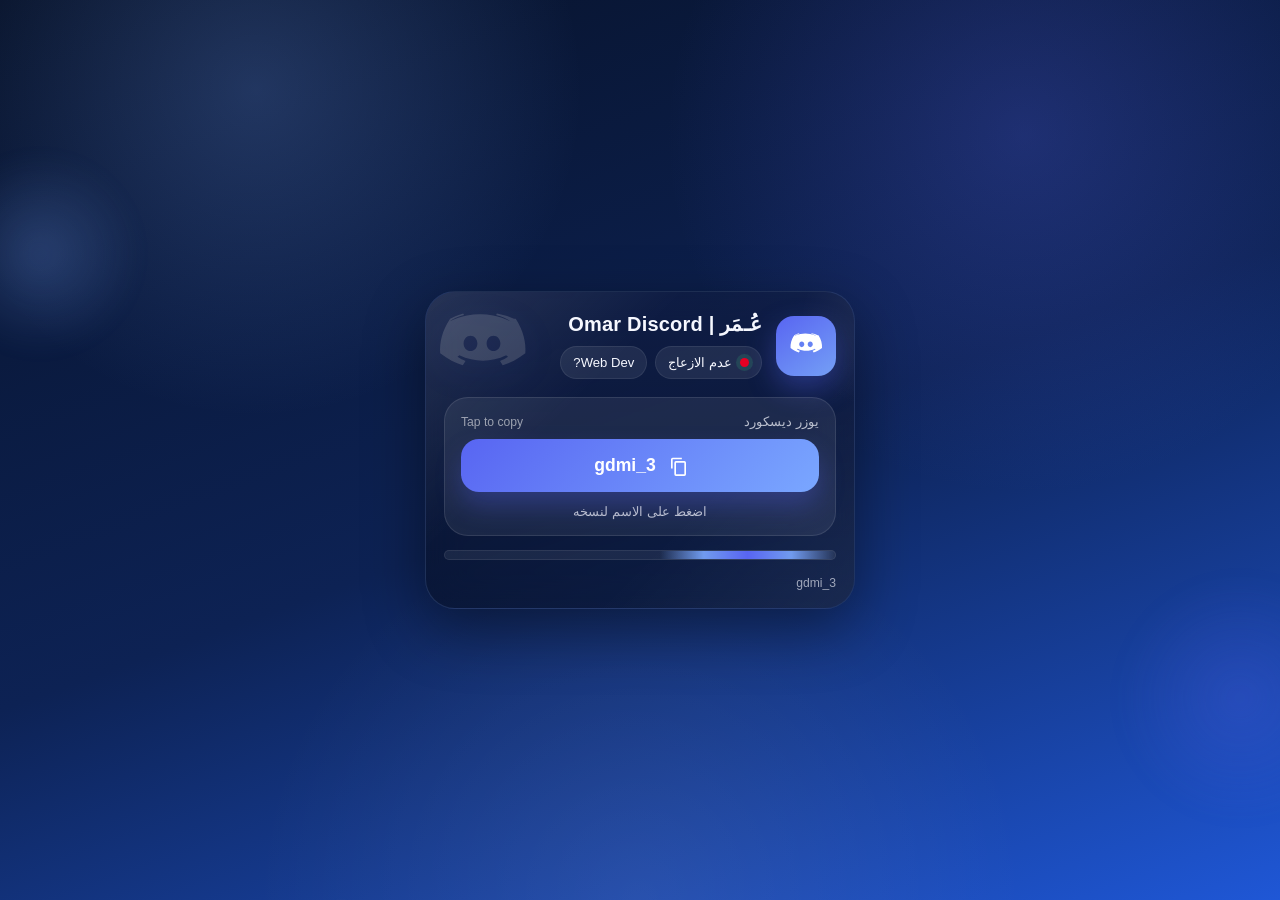
==== main/Discord.html @ 7807310f "Create Discord.html" ====
<!DOCTYPE html>
<html lang="ar" dir="rtl">
<head>
  <meta charset="UTF-8" />
  <meta name="viewport" content="width=device-width, initial-scale=1.0, maximum-scale=1.0, user-scalable=no" />
  <title>Discord Profile</title>
  <style>
    :root {
      --bg1: #071229;
      --bg2: #0d2254;
      --bg3: #1f57d6;
      --card: rgba(10, 19, 44, 0.64);
      --card2: rgba(255, 255, 255, 0.08);
      --card-border: rgba(142, 181, 255, 0.16);
      --text: #f6f8ff;
      --muted: rgba(246, 248, 255, 0.72);
      --accent: #5865F2;
      --accent2: #7aa7ff;
      --accent3: #b7d0ff;
      --shadow: 0 20px 60px rgba(0, 0, 0, 0.42);
      --radius: 30px;
    }

    * { box-sizing: border-box; }

    html, body {
      margin: 0;
      width: 100%;
      height: 100%;
      font-family: Arial, Helvetica, sans-serif;
      background:
        radial-gradient(circle at 20% 10%, rgba(122, 167, 255, 0.22), transparent 25%),
        radial-gradient(circle at 80% 15%, rgba(88, 101, 242, 0.25), transparent 28%),
        radial-gradient(circle at 50% 100%, rgba(255, 255, 255, 0.07), transparent 35%),
        linear-gradient(160deg, var(--bg1), var(--bg2) 52%, var(--bg3));
      color: var(--text);
      overflow: hidden;
      -webkit-tap-highlight-color: transparent;
    }

    body::before,
    body::after {
      content: "";
      position: fixed;
      inset: auto;
      border-radius: 50%;
      pointer-events: none;
      filter: blur(12px);
      opacity: 0.45;
      z-index: 0;
    }

    body::before {
      width: 220px;
      height: 220px;
      left: -70px;
      top: 16%;
      background: radial-gradient(circle, rgba(122,167,255,0.55), transparent 65%);
      animation: floatBlob1 11s ease-in-out infinite;
    }

    body::after {
      width: 260px;
      height: 260px;
      right: -90px;
      bottom: 8%;
      background: radial-gradient(circle, rgba(88,101,242,0.5), transparent 68%);
      animation: floatBlob2 13s ease-in-out infinite;
    }

    .wrap {
      position: relative;
      z-index: 1;
      min-height: 100vh;
      display: flex;
      align-items: center;
      justify-content: center;
      padding: 18px;
    }

    .card {
      width: min(100%, 430px);
      position: relative;
      border-radius: var(--radius);
      background: linear-gradient(180deg, rgba(16, 28, 65, 0.68), rgba(6, 13, 31, 0.58));
      backdrop-filter: blur(18px);
      -webkit-backdrop-filter: blur(18px);
      border: 1px solid var(--card-border);
      box-shadow: var(--shadow);
      overflow: hidden;
      padding: 20px 18px 18px;
      transform: translateZ(0);
    }

    .card::before {
      content: "";
      position: absolute;
      inset: 0;
      background: linear-gradient(135deg, rgba(255,255,255,0.10), transparent 35%, transparent 65%, rgba(255,255,255,0.06));
      pointer-events: none;
    }

    .card::after {
      content: "";
      position: absolute;
      inset: -20% -30% auto auto;
      width: 190px;
      height: 190px;
      background: radial-gradient(circle, rgba(255,255,255,0.08), transparent 65%);
      pointer-events: none;
      animation: pulseGlow 6s ease-in-out infinite;
    }

    .floating-logo {
      position: absolute;
      top: 10px;
      left: 10px;
      width: 92px;
      height: 92px;
      opacity: 0.15;
      animation: floatDiscord 8s ease-in-out infinite;
      pointer-events: none;
      z-index: 0;
    }

    .floating-logo svg {
      width: 100%;
      height: 100%;
      fill: white;
      filter: drop-shadow(0 10px 22px rgba(88,101,242,0.45));
    }

    .top {
      position: relative;
      z-index: 1;
      display: flex;
      align-items: center;
      gap: 14px;
      margin-bottom: 18px;
    }

    .logo {
      width: 60px;
      height: 60px;
      border-radius: 18px;
      display: grid;
      place-items: center;
      background: linear-gradient(145deg, rgba(88,101,242,1), rgba(122,167,255,0.95));
      box-shadow: 0 12px 28px rgba(88,101,242,0.36);
      flex: 0 0 auto;
      position: relative;
      overflow: hidden;
    }

    .logo::after {
      content: "";
      position: absolute;
      inset: 0;
      background: linear-gradient(120deg, transparent, rgba(255,255,255,0.28), transparent);
      transform: translateX(-120%);
      animation: shine 3.8s ease-in-out infinite;
    }

    .logo svg {
      width: 34px;
      height: 34px;
      fill: white;
      position: relative;
      z-index: 1;
    }

    .title {
      flex: 1;
      min-width: 0;
    }

    .title h1 {
      margin: 0 0 6px;
      font-size: 1.25rem;
      line-height: 1.2;
      letter-spacing: 0.2px;
    }

    .title p {
      margin: 0;
      color: var(--muted);
      font-size: 0.92rem;
    }

    .badge-row {
      display: flex;
      flex-wrap: wrap;
      gap: 8px;
      margin-top: 10px;
    }

    .badge {
      display: inline-flex;
      align-items: center;
      gap: 8px;
      padding: 8px 12px;
      border-radius: 999px;
      background: rgba(255,255,255,0.08);
      border: 1px solid rgba(255,255,255,0.08);
      color: var(--text);
      font-size: 0.82rem;
      white-space: nowrap;
    }

    .dot {
      width: 9px;
      height: 9px;
      border-radius: 50%;
      background: #E60023;
      box-shadow: 0 0 0 4px rgba(67,245,143,0.12);
    }

    .user-box {
      position: relative;
      z-index: 1;
      margin-top: 8px;
      border-radius: 24px;
      padding: 16px;
      background: rgba(255,255,255,0.07);
      border: 1px solid rgba(255,255,255,0.10);
    }

    .label {
      font-size: 0.8rem;
      color: var(--muted);
      margin-bottom: 10px;
      display: flex;
      justify-content: space-between;
      align-items: center;
      gap: 8px;
    }

    .label span:last-child {
      color: rgba(255,255,255,0.55);
      font-size: 0.76rem;
    }

    .copy-btn {
      width: 100%;
      border: 0;
      border-radius: 18px;
      padding: 16px 18px;
      font-size: 1.1rem;
      font-weight: 700;
      color: white;
      background: linear-gradient(135deg, #5865F2, #7aa7ff);
      box-shadow: 0 14px 26px rgba(88,101,242,0.30);
      cursor: pointer;
      display: flex;
      align-items: center;
      justify-content: center;
      gap: 10px;
      transition: transform 0.15s ease, filter 0.15s ease, box-shadow 0.15s ease;
      user-select: none;
      -webkit-user-select: none;
    }

    .copy-btn:active {
      transform: scale(0.98);
      filter: brightness(0.96);
      box-shadow: 0 10px 20px rgba(88,101,242,0.24);
    }

    .copy-btn svg {
      width: 20px;
      height: 20px;
      fill: white;
      flex: 0 0 auto;
    }

    .stats {
      position: relative;
      z-index: 1;
      display: grid;
      grid-template-columns: repeat(3, 1fr);
      gap: 10px;
      margin-top: 14px;
    }

    .stat {
      border-radius: 18px;
      padding: 12px 10px;
      text-align: center;
      background: rgba(255,255,255,0.06);
      border: 1px solid rgba(255,255,255,0.08);
    }

    .stat strong {
      display: block;
      font-size: 1rem;
      margin-bottom: 4px;
    }

    .stat span {
      font-size: 0.76rem;
      color: var(--muted);
    }

    .hint {
      margin-top: 12px;
      text-align: center;
      color: rgba(245,247,255,0.70);
      font-size: 0.84rem;
    }

    .pulse-bar {
      position: relative;
      z-index: 1;
      margin-top: 14px;
      height: 10px;
      border-radius: 999px;
      background: rgba(255,255,255,0.07);
      overflow: hidden;
      border: 1px solid rgba(255,255,255,0.08);
    }

    .pulse-bar::before {
      content: "";
      position: absolute;
      inset: 0;
      width: 45%;
      background: linear-gradient(90deg, transparent, rgba(122,167,255,0.9), rgba(88,101,242,1), rgba(122,167,255,0.9), transparent);
      animation: scan 2.8s linear infinite;
    }

    .footer {
      position: relative;
      z-index: 1;
      margin-top: 16px;
      display: flex;
      justify-content: space-between;
      gap: 12px;
      color: rgba(245,247,255,0.62);
      font-size: 0.76rem;
    }

    .sparkles {
      position: absolute;
      inset: 0;
      pointer-events: none;
      z-index: 0;
      overflow: hidden;
    }

    .sparkle {
      position: absolute;
      width: 4px;
      height: 4px;
      border-radius: 50%;
      background: rgba(255,255,255,0.82);
      box-shadow: 0 0 10px rgba(177, 208, 255, 0.9);
      animation: sparkleFloat linear infinite;
      opacity: 0.6;
    }

    .toast {
      position: fixed;
      left: 50%;
      bottom: 22px;
      transform: translateX(-50%) translateY(20px);
      background: rgba(12, 18, 40, 0.92);
      color: white;
      padding: 12px 16px;
      border-radius: 999px;
      font-size: 0.92rem;
      opacity: 0;
      pointer-events: none;
      transition: opacity 0.22s ease, transform 0.22s ease;
      border: 1px solid rgba(255,255,255,0.12);
      box-shadow: 0 14px 34px rgba(0,0,0,0.25);
      max-width: calc(100vw - 28px);
      white-space: nowrap;
      overflow: hidden;
      text-overflow: ellipsis;
      z-index: 5;
    }

    .toast.show {
      opacity: 1;
      transform: translateX(-50%) translateY(0);
    }

    @keyframes floatDiscord {
      0%, 100% { transform: translate(0, 0) rotate(-6deg); }
      50% { transform: translate(16px, 14px) rotate(6deg); }
    }

    @keyframes floatBlob1 {
      0%, 100% { transform: translateY(0) scale(1); }
      50% { transform: translateY(16px) scale(1.08); }
    }

    @keyframes floatBlob2 {
      0%, 100% { transform: translateY(0) scale(1); }
      50% { transform: translateY(-18px) scale(1.07); }
    }

    @keyframes pulseGlow {
      0%, 100% { transform: scale(1); opacity: 0.7; }
      50% { transform: scale(1.08); opacity: 1; }
    }

    @keyframes shine {
      0% { transform: translateX(-120%) skewX(-18deg); }
      45% { transform: translateX(140%) skewX(-18deg); }
      100% { transform: translateX(140%) skewX(-18deg); }
    }

    @keyframes scan {
      0% { transform: translateX(-120%); }
      100% { transform: translateX(340%); }
    }

    @keyframes sparkleFloat {
      0% { transform: translateY(20px) scale(0.6); opacity: 0; }
      15% { opacity: 0.75; }
      100% { transform: translateY(-120vh) scale(1.25); opacity: 0; }
    }

    @media (max-width: 380px) {
      .card { padding: 18px 14px 14px; border-radius: 24px; }
      .title h1 { font-size: 1.14rem; }
      .copy-btn { padding: 15px 14px; font-size: 1rem; }
      .stats { gap: 8px; }
      .stat { padding: 10px 8px; }
    }

    @media (prefers-reduced-motion: reduce) {
      *, *::before, *::after {
        animation: none !important;
        transition: none !important;
      }
    }
  </style>
</head>
<body>
  <div class="sparkles" id="sparkles" aria-hidden="true"></div>

  <main class="wrap">
    <section class="card" aria-label="Discord profile card">
      <div class="floating-logo" aria-hidden="true">
        <svg viewBox="0 0 24 24">
          <path d="M20.32 4.37A19.8 19.8 0 0 0 15.9 3l-.2.4c1.6.4 2.8 1 3.8 1.7-1.6-.8-3.1-1.3-4.6-1.6a19.1 19.1 0 0 0-6.8 0c-1.5.3-3 .8-4.6 1.6 1-.7 2.2-1.3 3.8-1.7l-.2-.4A19.8 19.8 0 0 0 3.68 4.37C1.6 7.5.9 10.5 1.1 13.4c2 1.6 4 2.5 5.9 3.1l.7-1.1c-.7-.3-1.4-.6-2.1-1.1l.5-.4c4.1 1.9 8.2 1.9 12.2 0l.5.4c-.7.5-1.4.8-2.1 1.1l.7 1.1c1.9-.6 3.9-1.5 5.9-3.1.2-2.9-.5-5.9-2.5-9.03ZM9 12.8c-1 0-1.8-.9-1.8-2 0-1.1.8-2 1.8-2s1.8.9 1.8 2c0 1.1-.8 2-1.8 2Zm6 0c-1 0-1.8-.9-1.8-2 0-1.1.8-2 1.8-2s1.8.9 1.8 2c0 1.1-.8 2-1.8 2Z"/>
        </svg>
      </div>

      <div class="top">
        <div class="logo" aria-hidden="true">
          <svg viewBox="0 0 24 24">
            <path d="M20.32 4.37A19.8 19.8 0 0 0 15.9 3l-.2.4c1.6.4 2.8 1 3.8 1.7-1.6-.8-3.1-1.3-4.6-1.6a19.1 19.1 0 0 0-6.8 0c-1.5.3-3 .8-4.6 1.6 1-.7 2.2-1.3 3.8-1.7l-.2-.4A19.8 19.8 0 0 0 3.68 4.37C1.6 7.5.9 10.5 1.1 13.4c2 1.6 4 2.5 5.9 3.1l.7-1.1c-.7-.3-1.4-.6-2.1-1.1l.5-.4c4.1 1.9 8.2 1.9 12.2 0l.5.4c-.7.5-1.4.8-2.1 1.1l.7 1.1c1.9-.6 3.9-1.5 5.9-3.1.2-2.9-.5-5.9-2.5-9.03ZM9 12.8c-1 0-1.8-.9-1.8-2 0-1.1.8-2 1.8-2s1.8.9 1.8 2c0 1.1-.8 2-1.8 2Zm6 0c-1 0-1.8-.9-1.8-2 0-1.1.8-2 1.8-2s1.8.9 1.8 2c0 1.1-.8 2-1.8 2Z"/>
          </svg>
        </div>
        <div class="title">
          <h1>عُـمَر | Omar Discord</h1>
          <div class="badge-row">
            <div class="badge"><span class="dot"></span>عدم الازعاج</div>
            <div class="badge">Web Dev?</div>
          </div>
        </div>
      </div>

      <div class="user-box">
        <div class="label"><span>يوزر ديسكورد</span><span>Tap to copy</span></div>
        <button class="copy-btn" id="copyBtn" type="button" aria-label="نسخ يوزر ديسكورد">
          <svg viewBox="0 0 24 24" aria-hidden="true">
            <path d="M19 2H8a2 2 0 0 0-2 2v11h2V4h11V2Zm3 4H12a2 2 0 0 0-2 2v14a2 2 0 0 0 2 2h10a2 2 0 0 0 2-2V8a2 2 0 0 0-2-2Zm0 16H12V8h10v14Z"/>
          </svg>
          <span id="userText">gdmi_3</span>
        </button>
        <div class="hint">اضغط على الاسم لنسخه</div>
      </div>


      <div class="pulse-bar" aria-hidden="true"></div>

      <div class="footer">
        <span>gdmi_3</span>
      </div>
    </section>
  </main>

  <div class="toast" id="toast">تم نسخ اليوزر: gdmi_3</div>

  <script>
    const userText = "gdmi_3";
    const copyBtn = document.getElementById("copyBtn");
    const toast = document.getElementById("toast");
    const sparkles = document.getElementById("sparkles");

    function showToast() {
      toast.classList.add("show");
      clearTimeout(window.toastTimer);
      window.toastTimer = setTimeout(() => {
        toast.classList.remove("show");
      }, 1600);
    }

    async function copyUser() {
      try {
        await navigator.clipboard.writeText(userText);
      } catch (err) {
        const temp = document.createElement("textarea");
        temp.value = userText;
        temp.style.position = "fixed";
        temp.style.opacity = "0";
        document.body.appendChild(temp);
        temp.select();
        document.execCommand("copy");
        document.body.removeChild(temp);
      }
      showToast();
    }

    function createSparkles(count = 26) {
      const frag = document.createDocumentFragment();
      for (let i = 0; i < count; i++) {
        const el = document.createElement("span");
        el.className = "sparkle";
        const size = 2 + Math.random() * 4;
        el.style.width = `${size}px`;
        el.style.height = `${size}px`;
        el.style.left = `${Math.random() * 100}%`;
        el.style.bottom = `${-10 - Math.random() * 50}px`;
        el.style.animationDuration = `${7 + Math.random() * 9}s`;
        el.style.animationDelay = `${Math.random() * 8}s`;
        el.style.opacity = `${0.25 + Math.random() * 0.5}`;
        frag.appendChild(el);
      }
      sparkles.appendChild(frag);
    }

    copyBtn.addEventListener("click", copyUser);
    createSparkles();
  </script>
</body>
</html>
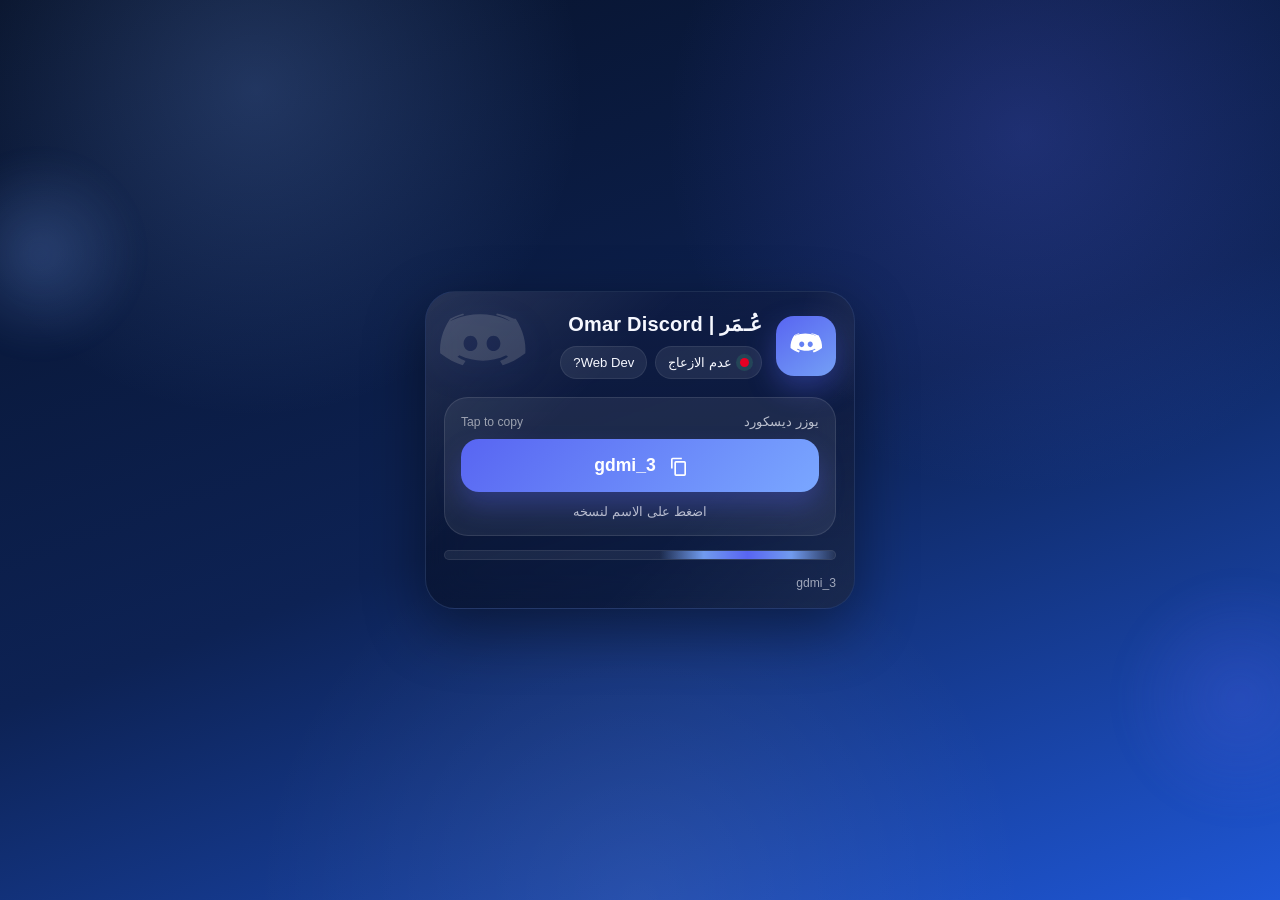
==== commit f2a330f2: "Update Discord.html" ====
--- a/main/Discord.html
+++ b/main/Discord.html
@@ -1,6 +1,8 @@
 <!DOCTYPE html>
 <html lang="ar" dir="rtl">
 <head>
+    <meta property="og:image" content="https://omar-i9.github.io/my-profiles/photo/profile.jpeg">
+
   <meta charset="UTF-8" />
   <meta name="viewport" content="width=device-width, initial-scale=1.0, maximum-scale=1.0, user-scalable=no" />
   <title>Discord Profile</title>
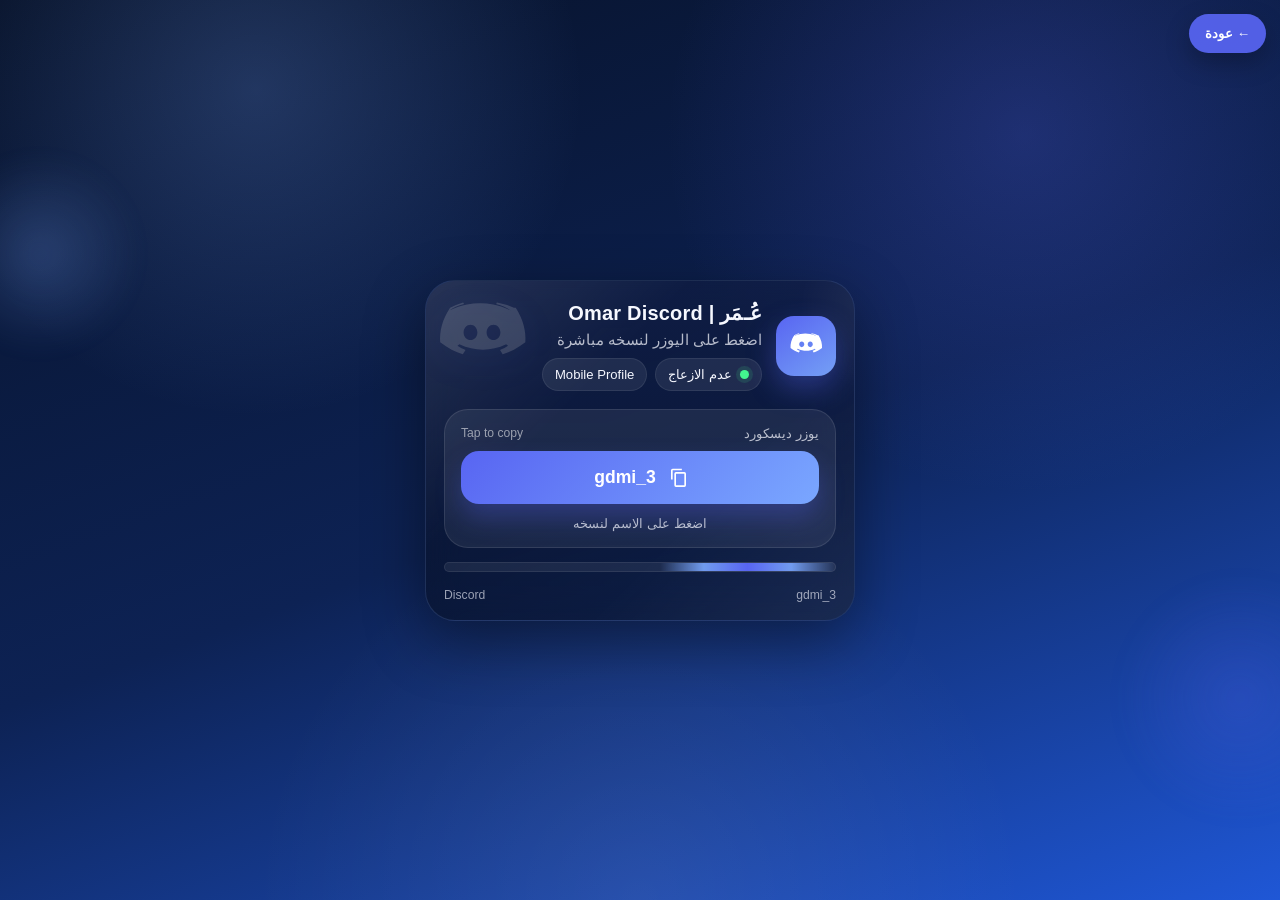
==== commit 98987ec6: "Update Discord.html" ====
--- a/main/Discord.html
+++ b/main/Discord.html
@@ -1,24 +1,22 @@
 <!DOCTYPE html>
 <html lang="ar" dir="rtl">
 <head>
-    <meta property="og:image" content="https://omar-i9.github.io/my-profiles/photo/profile.jpeg">
-
+  <meta property="og:image" content="https://omar-i9.github.io/my-profiles/photo/profile.jpeg">
   <meta charset="UTF-8" />
   <meta name="viewport" content="width=device-width, initial-scale=1.0, maximum-scale=1.0, user-scalable=no" />
   <title>Discord Profile</title>
+
   <style>
     :root {
       --bg1: #071229;
       --bg2: #0d2254;
       --bg3: #1f57d6;
       --card: rgba(10, 19, 44, 0.64);
-      --card2: rgba(255, 255, 255, 0.08);
       --card-border: rgba(142, 181, 255, 0.16);
       --text: #f6f8ff;
       --muted: rgba(246, 248, 255, 0.72);
       --accent: #5865F2;
       --accent2: #7aa7ff;
-      --accent3: #b7d0ff;
       --shadow: 0 20px 60px rgba(0, 0, 0, 0.42);
       --radius: 30px;
     }
@@ -213,7 +211,7 @@
       width: 9px;
       height: 9px;
       border-radius: 50%;
-      background: #E60023;
+      background: #43f58f;
       box-shadow: 0 0 0 4px rgba(67,245,143,0.12);
     }
 
@@ -387,6 +385,21 @@
       transform: translateX(-50%) translateY(0);
     }
 
+    .back-btn {
+      position: fixed;
+      top: 14px;
+      right: 14px;
+      z-index: 10;
+      border: 0;
+      border-radius: 999px;
+      padding: 12px 16px;
+      background: rgba(88,101,242,0.92);
+      color: #fff;
+      box-shadow: 0 10px 24px rgba(0,0,0,0.25);
+      cursor: pointer;
+      font-weight: 700;
+    }
+
     @keyframes floatDiscord {
       0%, 100% { transform: translate(0, 0) rotate(-6deg); }
       50% { transform: translate(16px, 14px) rotate(6deg); }
@@ -441,6 +454,8 @@
   </style>
 </head>
 <body>
+  <button class="back-btn" id="backBtn" type="button">← عودة</button>
+
   <div class="sparkles" id="sparkles" aria-hidden="true"></div>
 
   <main class="wrap">
@@ -457,11 +472,13 @@
             <path d="M20.32 4.37A19.8 19.8 0 0 0 15.9 3l-.2.4c1.6.4 2.8 1 3.8 1.7-1.6-.8-3.1-1.3-4.6-1.6a19.1 19.1 0 0 0-6.8 0c-1.5.3-3 .8-4.6 1.6 1-.7 2.2-1.3 3.8-1.7l-.2-.4A19.8 19.8 0 0 0 3.68 4.37C1.6 7.5.9 10.5 1.1 13.4c2 1.6 4 2.5 5.9 3.1l.7-1.1c-.7-.3-1.4-.6-2.1-1.1l.5-.4c4.1 1.9 8.2 1.9 12.2 0l.5.4c-.7.5-1.4.8-2.1 1.1l.7 1.1c1.9-.6 3.9-1.5 5.9-3.1.2-2.9-.5-5.9-2.5-9.03ZM9 12.8c-1 0-1.8-.9-1.8-2 0-1.1.8-2 1.8-2s1.8.9 1.8 2c0 1.1-.8 2-1.8 2Zm6 0c-1 0-1.8-.9-1.8-2 0-1.1.8-2 1.8-2s1.8.9 1.8 2c0 1.1-.8 2-1.8 2Z"/>
           </svg>
         </div>
+
         <div class="title">
           <h1>عُـمَر | Omar Discord</h1>
+          <p>اضغط على اليوزر لنسخه مباشرة</p>
           <div class="badge-row">
-            <div class="badge"><span class="dot"></span>عدم الازعاج</div>
-            <div class="badge">Web Dev?</div>
+            <div class="badge"><span class="dot"></span> عدم الازعاج</div>
+            <div class="badge">Mobile Profile</div>
           </div>
         </div>
       </div>
@@ -477,11 +494,11 @@
         <div class="hint">اضغط على الاسم لنسخه</div>
       </div>
 
-
       <div class="pulse-bar" aria-hidden="true"></div>
 
       <div class="footer">
         <span>gdmi_3</span>
+        <span>Discord</span>
       </div>
     </section>
   </main>
@@ -493,6 +510,7 @@
     const copyBtn = document.getElementById("copyBtn");
     const toast = document.getElementById("toast");
     const sparkles = document.getElementById("sparkles");
+    const backBtn = document.getElementById("backBtn");
 
     function showToast() {
       toast.classList.add("show");
@@ -536,7 +554,12 @@
       sparkles.appendChild(frag);
     }
 
+    function closeViewer() {
+      window.parent.postMessage({ type: "close-discord" }, "*");
+    }
+
     copyBtn.addEventListener("click", copyUser);
+    backBtn.addEventListener("click", closeViewer);
     createSparkles();
   </script>
 </body>
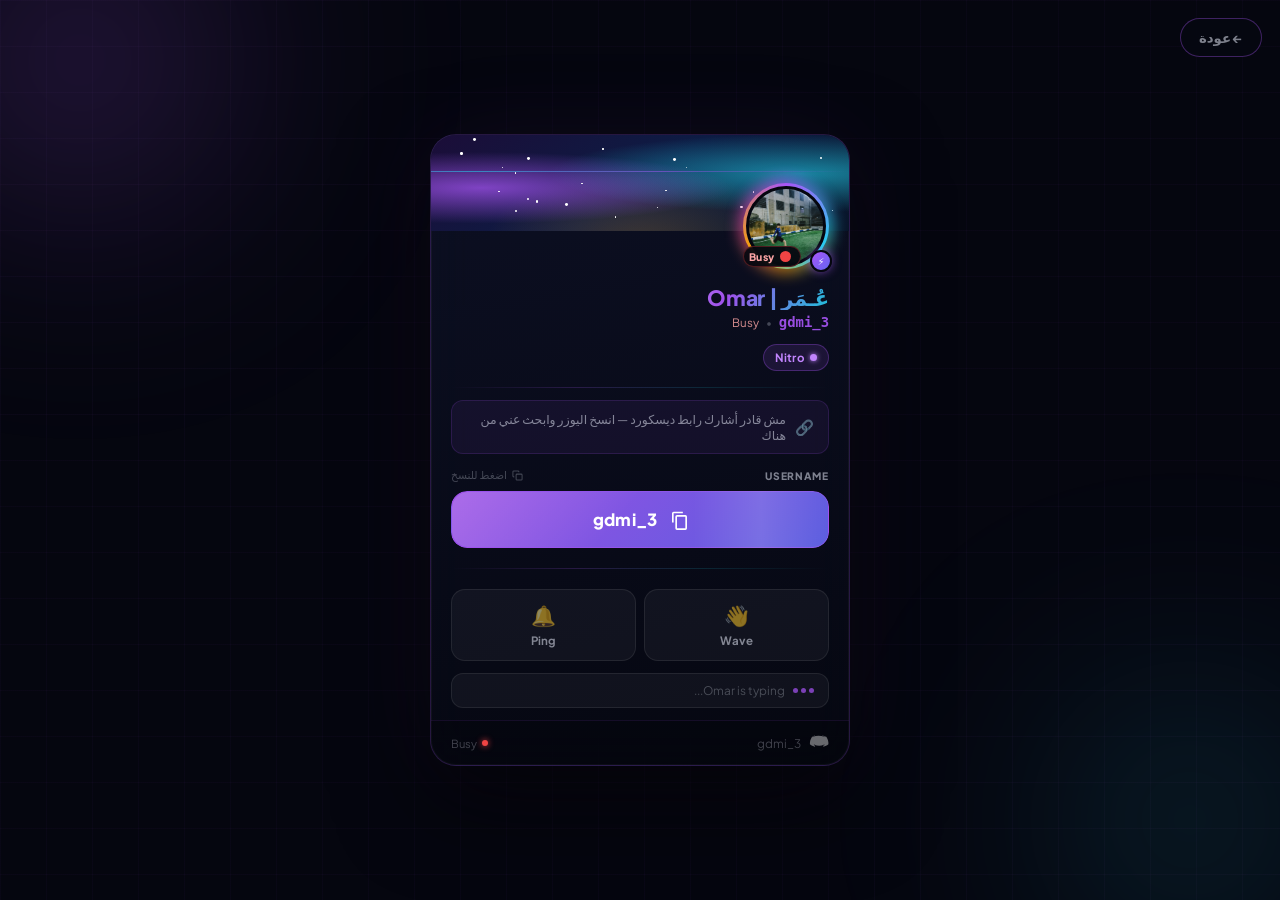
==== commit d5c362a4: "Update Discord.html" ====
--- a/main/Discord.html
+++ b/main/Discord.html
@@ -1,566 +1,713 @@
 <!DOCTYPE html>
 <html lang="ar" dir="rtl">
 <head>
+  <meta charset="UTF-8">
+  <meta name="viewport" content="width=device-width, initial-scale=1.0, maximum-scale=1.0, user-scalable=no">
   <meta property="og:image" content="https://omar-i9.github.io/my-profiles/photo/profile.jpeg">
-  <meta charset="UTF-8" />
-  <meta name="viewport" content="width=device-width, initial-scale=1.0, maximum-scale=1.0, user-scalable=no" />
-  <title>Discord Profile</title>
-
+  <title>gdmi_3 — Discord</title>
   <style>
+    @import url('https://fonts.googleapis.com/css2?family=Plus+Jakarta+Sans:wght@400;600;700;800&display=swap');
+
     :root {
-      --bg1: #071229;
-      --bg2: #0d2254;
-      --bg3: #1f57d6;
-      --card: rgba(10, 19, 44, 0.64);
-      --card-border: rgba(142, 181, 255, 0.16);
-      --text: #f6f8ff;
-      --muted: rgba(246, 248, 255, 0.72);
-      --accent: #5865F2;
-      --accent2: #7aa7ff;
-      --shadow: 0 20px 60px rgba(0, 0, 0, 0.42);
-      --radius: 30px;
-    }
-
-    * { box-sizing: border-box; }
+      --void: #05060f;
+      --purple: #a855f7;
+      --cyan: #22d3ee;
+      --gold: #f59e0b;
+      --red: #ef4444;
+      --text: #eef2ff;
+      --muted: rgba(238,242,255,0.52);
+      --hint: rgba(238,242,255,0.26);
+      --surface: rgba(255,255,255,0.042);
+      --border: rgba(255,255,255,0.08);
+    }
+
+    *, *::before, *::after { box-sizing: border-box; margin: 0; padding: 0; }
 
     html, body {
-      margin: 0;
-      width: 100%;
-      height: 100%;
-      font-family: Arial, Helvetica, sans-serif;
+      width: 100%; min-height: 100%;
+      font-family: 'Plus Jakarta Sans', system-ui, sans-serif;
+      background: var(--void);
+      color: var(--text);
+      -webkit-tap-highlight-color: transparent;
+    }
+
+    /* Aurora */
+    .aurora { position: fixed; inset: 0; z-index: 0; pointer-events: none; overflow: hidden; }
+    .ab {
+      position: absolute; border-radius: 50%;
+      filter: blur(100px); mix-blend-mode: screen;
+    }
+    .ab1 {
+      width: 480px; height: 480px; top: -180px; left: -160px; opacity: .55;
+      background: radial-gradient(circle, rgba(168,85,247,.5), transparent 65%);
+      animation: ab1 15s ease-in-out infinite alternate;
+    }
+    .ab2 {
+      width: 420px; height: 420px; bottom: -130px; right: -120px; opacity: .45;
+      background: radial-gradient(circle, rgba(34,211,238,.4), transparent 65%);
+      animation: ab2 17s ease-in-out infinite alternate;
+    }
+    @keyframes ab1 { to { transform: translate(70px, 90px) scale(1.2); } }
+    @keyframes ab2 { to { transform: translate(-60px, -70px) scale(1.18); } }
+
+    .grid-overlay {
+      position: fixed; inset: 0; z-index: 0; pointer-events: none;
+      background-image:
+        linear-gradient(rgba(168,85,247,.03) 1px, transparent 1px),
+        linear-gradient(90deg, rgba(168,85,247,.03) 1px, transparent 1px);
+      background-size: 46px 46px;
+    }
+
+    /* Particles */
+    .particles { position: fixed; inset: 0; z-index: 0; pointer-events: none; overflow: hidden; }
+    .ptcl {
+      position: absolute; border-radius: 50%;
+      animation: ptclUp linear infinite; opacity: 0;
+    }
+    @keyframes ptclUp {
+      0%   { transform: translateY(0) translateX(0); opacity: 0; }
+      8%   { opacity: var(--op); }
+      92%  { opacity: calc(var(--op) * .35); }
+      100% { transform: translateY(-110vh) translateX(var(--dx)); opacity: 0; }
+    }
+
+    /* Wrap */
+    .wrap {
+      position: relative; z-index: 1;
+      min-height: 100vh;
+      display: flex; align-items: center; justify-content: center;
+      padding: 24px 16px;
+    }
+
+    /* Card */
+    .card {
+      width: min(100%, 420px);
+      border-radius: 26px;
+      background: linear-gradient(170deg, rgba(14,18,40,.8), rgba(6,8,18,.76));
+      backdrop-filter: blur(22px); -webkit-backdrop-filter: blur(22px);
+      border: 1px solid rgba(168,85,247,.2);
+      box-shadow:
+        0 0 0 1px rgba(255,255,255,.04) inset,
+        0 35px 90px rgba(0,0,0,.65),
+        0 0 100px rgba(168,85,247,.08);
+      overflow: hidden;
+    }
+
+    /* Banner */
+    .banner {
+      height: 96px; position: relative; overflow: hidden;
+      background: linear-gradient(145deg, #1b0d38 0%, #0d1c44 50%, #091529 100%);
+    }
+    .banner-aura {
+      position: absolute; inset: 0;
       background:
-        radial-gradient(circle at 20% 10%, rgba(122, 167, 255, 0.22), transparent 25%),
-        radial-gradient(circle at 80% 15%, rgba(88, 101, 242, 0.25), transparent 28%),
-        radial-gradient(circle at 50% 100%, rgba(255, 255, 255, 0.07), transparent 35%),
-        linear-gradient(160deg, var(--bg1), var(--bg2) 52%, var(--bg3));
-      color: var(--text);
-      overflow: hidden;
+        radial-gradient(ellipse at 12% 55%, rgba(168,85,247,.72) 0%, transparent 48%),
+        radial-gradient(ellipse at 88% 40%, rgba(34,211,238,.58) 0%, transparent 48%),
+        radial-gradient(ellipse at 50% 115%, rgba(245,158,11,.22) 0%, transparent 52%);
+      animation: bannerPulse 8s ease-in-out infinite alternate;
+    }
+    @keyframes bannerPulse { to { opacity: .88; transform: scale(1.06); } }
+    .banner-beam {
+      position: absolute; inset: 0; overflow: hidden;
+    }
+    .banner-beam::after {
+      content: ''; position: absolute;
+      width: 180%; height: 1px; top: 38%;
+      background: linear-gradient(90deg, transparent, rgba(168,85,247,.6), rgba(34,211,238,.55), rgba(168,85,247,.5), transparent);
+      animation: beamMove 5s linear infinite;
+    }
+    @keyframes beamMove { from { transform: translateX(-70%); } to { transform: translateX(30%); } }
+    .bstars { position: absolute; inset: 0; }
+    .bstar { position: absolute; border-radius: 50%; background: white; animation: bTwinkle ease-in-out infinite; }
+    @keyframes bTwinkle { 0%,100% { opacity:.12; transform:scale(1); } 50% { opacity:.9; transform:scale(1.7); } }
+
+    /* Avatar section */
+    .av-area { position: relative; padding: 0 20px; }
+    .av-wrap {
+      position: absolute; top: -48px; right: 20px; z-index: 10;
+    }
+    .av-glow {
+      position: absolute; inset: -5px; border-radius: 50%;
+      background: conic-gradient(from 0deg, #a855f7, #22d3ee, #f59e0b, #ec4899, #a855f7);
+      filter: blur(7px); opacity: .65;
+      animation: glowSpin 5s linear infinite;
+    }
+    @keyframes glowSpin { to { transform: rotate(360deg); } }
+    .av-ring {
+      width: 86px; height: 86px; border-radius: 50%; padding: 3px;
+      background: conic-gradient(from 0deg, #a855f7, #22d3ee, #f59e0b, #a855f7);
+      animation: ringSpin 4s linear infinite; position: relative; z-index: 1;
+    }
+    @keyframes ringSpin { to { transform: rotate(360deg); } }
+    .av-img {
+      width: 80px; height: 80px; border-radius: 50%;
+      object-fit: cover; display: block;
+      border: 3px solid #05060f; background: #0a0e20;
+    }
+
+    /* Busy status */
+    .busy-badge {
+      position: absolute; bottom: 2px; left: 0px; z-index: 12;
+      display: flex; align-items: center; gap: 5px;
+      background: rgba(5,6,15,.9); border: 1px solid rgba(239,68,68,.3);
+      border-radius: 999px; padding: 3px 9px 3px 5px;
+      backdrop-filter: blur(8px);
+    }
+    .busy-dot {
+      width: 11px; height: 11px; border-radius: 50%;
+      background: var(--red);
+      box-shadow: 0 0 0 0 rgba(239,68,68,.7);
+      animation: busyPulse 1.8s ease-in-out infinite;
+      flex: 0 0 auto;
+    }
+    @keyframes busyPulse {
+      0%   { box-shadow: 0 0 0 0 rgba(239,68,68,.7); }
+      60%  { box-shadow: 0 0 0 7px rgba(239,68,68,0); }
+      100% { box-shadow: 0 0 0 0 rgba(239,68,68,0); }
+    }
+    .busy-label {
+      font-size: 0.65rem; font-weight: 800;
+      letter-spacing: 0.4px; color: #fca5a5;
+    }
+
+    /* Nitro badge */
+    .nitro {
+      position: absolute; bottom: -3px; right: -3px; z-index: 13;
+      width: 22px; height: 22px; border-radius: 50%;
+      background: linear-gradient(135deg,#a855f7,#6366f1);
+      border: 2.5px solid #05060f;
+      display: flex; align-items: center; justify-content: center;
+      font-size: 10px;
+      box-shadow: 0 0 10px rgba(168,85,247,.6);
+    }
+
+    /* Info */
+    .info { padding: 54px 20px 0; }
+    .dname {
+      font-size: 1.32rem; font-weight: 800; letter-spacing: -.3px; line-height: 1.2; margin-bottom: 4px;
+      background: linear-gradient(120deg, #fff 20%, rgba(168,85,247,.95) 72%, rgba(34,211,238,.9));
+      -webkit-background-clip: text; -webkit-text-fill-color: transparent;
+    }
+    .urow {
+      display: flex; align-items: center; gap: 7px;
+      font-size: .83rem; color: var(--muted); margin-bottom: 14px;
+    }
+    .utag { color: rgba(168,85,247,.9); font-weight: 700; font-size: .87rem; font-family: monospace; }
+    .usep { color: var(--hint); font-size: .7rem; }
+
+    /* Badges */
+    .badges { display: flex; flex-wrap: wrap; gap: 6px; margin-bottom: 16px; }
+    .bdg {
+      display: inline-flex; align-items: center; gap: 5px;
+      padding: 5px 11px; border-radius: 999px;
+      font-size: .72rem; font-weight: 700; letter-spacing: .3px;
+      white-space: nowrap;
+      transition: transform .2s ease;
+      cursor: default;
+    }
+    .bdg:hover { transform: translateY(-2px); }
+    .bdg-p { background: rgba(168,85,247,.13); border: 1px solid rgba(168,85,247,.3); color: #c084fc; }
+    .bdg-g { background: rgba(245,158,11,.1);  border: 1px solid rgba(245,158,11,.28); color: #fcd34d; }
+    .bdg-c { background: rgba(34,211,238,.09);  border: 1px solid rgba(34,211,238,.26); color: #67e8f9; }
+    .bdg-dot { width: 7px; height: 7px; border-radius: 50%; background: currentColor; box-shadow: 0 0 5px currentColor; }
+
+    /* Divider */
+    .div { height: 1px; margin: 12px 20px; background: linear-gradient(90deg, transparent, rgba(168,85,247,.2), rgba(34,211,238,.14), transparent); }
+
+    /* Hint line */
+    .hint-line {
+      margin: 0 20px 14px;
+      padding: 10px 14px;
+      border-radius: 12px;
+      background: rgba(168,85,247,.07);
+      border: 1px solid rgba(168,85,247,.16);
+      display: flex; align-items: center; gap: 9px;
+      font-size: .78rem; color: var(--muted);
+    }
+    .hint-icon { font-size: .95rem; flex: 0 0 auto; }
+
+    /* Copy */
+    .copy-area { padding: 0 20px 8px; }
+    .copy-meta {
+      display: flex; justify-content: space-between; align-items: center;
+      margin-bottom: 9px;
+    }
+    .copy-meta-l { font-size: .64rem; font-weight: 800; letter-spacing: .9px; text-transform: uppercase; color: var(--muted); }
+    .copy-meta-r { display: flex; align-items: center; gap: 5px; font-size: .67rem; color: var(--hint); }
+
+    .copy-btn {
+      width: 100%; border: 0; border-radius: 16px; padding: 0;
+      background: transparent; cursor: pointer; position: relative; overflow: hidden;
       -webkit-tap-highlight-color: transparent;
     }
-
-    body::before,
-    body::after {
-      content: "";
-      position: fixed;
-      inset: auto;
-      border-radius: 50%;
-      pointer-events: none;
-      filter: blur(12px);
-      opacity: 0.45;
-      z-index: 0;
-    }
-
-    body::before {
-      width: 220px;
-      height: 220px;
-      left: -70px;
-      top: 16%;
-      background: radial-gradient(circle, rgba(122,167,255,0.55), transparent 65%);
-      animation: floatBlob1 11s ease-in-out infinite;
-    }
-
-    body::after {
-      width: 260px;
-      height: 260px;
-      right: -90px;
-      bottom: 8%;
-      background: radial-gradient(circle, rgba(88,101,242,0.5), transparent 68%);
-      animation: floatBlob2 13s ease-in-out infinite;
-    }
-
-    .wrap {
-      position: relative;
-      z-index: 1;
-      min-height: 100vh;
-      display: flex;
-      align-items: center;
-      justify-content: center;
-      padding: 18px;
-    }
-
-    .card {
-      width: min(100%, 430px);
-      position: relative;
-      border-radius: var(--radius);
-      background: linear-gradient(180deg, rgba(16, 28, 65, 0.68), rgba(6, 13, 31, 0.58));
-      backdrop-filter: blur(18px);
-      -webkit-backdrop-filter: blur(18px);
-      border: 1px solid var(--card-border);
-      box-shadow: var(--shadow);
-      overflow: hidden;
-      padding: 20px 18px 18px;
-      transform: translateZ(0);
-    }
-
-    .card::before {
-      content: "";
-      position: absolute;
-      inset: 0;
-      background: linear-gradient(135deg, rgba(255,255,255,0.10), transparent 35%, transparent 65%, rgba(255,255,255,0.06));
-      pointer-events: none;
-    }
-
-    .card::after {
-      content: "";
-      position: absolute;
-      inset: -20% -30% auto auto;
-      width: 190px;
-      height: 190px;
-      background: radial-gradient(circle, rgba(255,255,255,0.08), transparent 65%);
-      pointer-events: none;
-      animation: pulseGlow 6s ease-in-out infinite;
-    }
-
-    .floating-logo {
-      position: absolute;
-      top: 10px;
-      left: 10px;
-      width: 92px;
-      height: 92px;
-      opacity: 0.15;
-      animation: floatDiscord 8s ease-in-out infinite;
-      pointer-events: none;
-      z-index: 0;
-    }
-
-    .floating-logo svg {
-      width: 100%;
-      height: 100%;
-      fill: white;
-      filter: drop-shadow(0 10px 22px rgba(88,101,242,0.45));
-    }
-
-    .top {
-      position: relative;
-      z-index: 1;
-      display: flex;
-      align-items: center;
-      gap: 14px;
-      margin-bottom: 18px;
-    }
-
-    .logo {
-      width: 60px;
-      height: 60px;
-      border-radius: 18px;
-      display: grid;
-      place-items: center;
-      background: linear-gradient(145deg, rgba(88,101,242,1), rgba(122,167,255,0.95));
-      box-shadow: 0 12px 28px rgba(88,101,242,0.36);
-      flex: 0 0 auto;
-      position: relative;
-      overflow: hidden;
-    }
-
-    .logo::after {
-      content: "";
-      position: absolute;
-      inset: 0;
-      background: linear-gradient(120deg, transparent, rgba(255,255,255,0.28), transparent);
-      transform: translateX(-120%);
-      animation: shine 3.8s ease-in-out infinite;
-    }
-
-    .logo svg {
-      width: 34px;
-      height: 34px;
-      fill: white;
-      position: relative;
-      z-index: 1;
-    }
-
-    .title {
-      flex: 1;
-      min-width: 0;
-    }
-
-    .title h1 {
-      margin: 0 0 6px;
-      font-size: 1.25rem;
-      line-height: 1.2;
-      letter-spacing: 0.2px;
-    }
-
-    .title p {
-      margin: 0;
-      color: var(--muted);
-      font-size: 0.92rem;
-    }
-
-    .badge-row {
-      display: flex;
-      flex-wrap: wrap;
-      gap: 8px;
-      margin-top: 10px;
-    }
-
-    .badge {
-      display: inline-flex;
-      align-items: center;
-      gap: 8px;
-      padding: 8px 12px;
-      border-radius: 999px;
-      background: rgba(255,255,255,0.08);
-      border: 1px solid rgba(255,255,255,0.08);
-      color: var(--text);
-      font-size: 0.82rem;
-      white-space: nowrap;
-    }
-
-    .dot {
-      width: 9px;
-      height: 9px;
-      border-radius: 50%;
-      background: #43f58f;
-      box-shadow: 0 0 0 4px rgba(67,245,143,0.12);
-    }
-
-    .user-box {
-      position: relative;
-      z-index: 1;
-      margin-top: 8px;
-      border-radius: 24px;
-      padding: 16px;
-      background: rgba(255,255,255,0.07);
-      border: 1px solid rgba(255,255,255,0.10);
-    }
-
-    .label {
-      font-size: 0.8rem;
-      color: var(--muted);
-      margin-bottom: 10px;
-      display: flex;
-      justify-content: space-between;
-      align-items: center;
-      gap: 8px;
-    }
-
-    .label span:last-child {
-      color: rgba(255,255,255,0.55);
-      font-size: 0.76rem;
-    }
-
-    .copy-btn {
-      width: 100%;
-      border: 0;
-      border-radius: 18px;
-      padding: 16px 18px;
-      font-size: 1.1rem;
-      font-weight: 700;
-      color: white;
-      background: linear-gradient(135deg, #5865F2, #7aa7ff);
-      box-shadow: 0 14px 26px rgba(88,101,242,0.30);
-      cursor: pointer;
-      display: flex;
-      align-items: center;
-      justify-content: center;
-      gap: 10px;
-      transition: transform 0.15s ease, filter 0.15s ease, box-shadow 0.15s ease;
-      user-select: none;
-      -webkit-user-select: none;
-    }
-
-    .copy-btn:active {
-      transform: scale(0.98);
-      filter: brightness(0.96);
-      box-shadow: 0 10px 20px rgba(88,101,242,0.24);
-    }
-
-    .copy-btn svg {
-      width: 20px;
-      height: 20px;
-      fill: white;
-      flex: 0 0 auto;
-    }
-
-    .stats {
-      position: relative;
-      z-index: 1;
-      display: grid;
-      grid-template-columns: repeat(3, 1fr);
-      gap: 10px;
-      margin-top: 14px;
-    }
-
+    .copy-inner {
+      width: 100%; padding: 17px 20px;
+      background: linear-gradient(135deg, rgba(168,85,247,.92), rgba(99,102,241,.92));
+      border-radius: 16px;
+      display: flex; align-items: center; justify-content: center; gap: 10px;
+      font-family: 'Plus Jakarta Sans', system-ui, sans-serif;
+      font-size: 1.05rem; font-weight: 800; color: white; letter-spacing: .2px;
+      border: 1px solid rgba(168,85,247,.5);
+      box-shadow: 0 0 38px rgba(168,85,247,.3), 0 8px 22px rgba(0,0,0,.4);
+      position: relative; z-index: 1; overflow: hidden;
+      transition: transform .18s ease, box-shadow .18s ease;
+    }
+    .copy-inner::before {
+      content: ''; position: absolute; inset: 0; border-radius: inherit;
+      background: linear-gradient(130deg, rgba(255,255,255,.17), transparent 45%);
+    }
+    .copy-btn:active .copy-inner { transform: scale(.97); box-shadow: 0 0 18px rgba(168,85,247,.18), 0 4px 12px rgba(0,0,0,.4); }
+    .copy-icon { flex: 0 0 auto; transition: transform .3s ease; }
+    .copy-btn:hover .copy-icon { transform: rotate(-12deg) scale(1.12); }
+
+    .scanner { position: absolute; inset: 0; border-radius: 16px; overflow: hidden; pointer-events: none; z-index: 2; }
+    .scanner::after {
+      content: ''; position: absolute; inset: 0; width: 36%;
+      background: linear-gradient(90deg, transparent, rgba(255,255,255,.12), transparent);
+      animation: beamScan 2.8s ease-in-out infinite;
+    }
+    @keyframes beamScan { from { transform: translateX(-200%); } to { transform: translateX(500%); } }
+
+    .ripple-ring {
+      position: absolute; border-radius: 50%; background: rgba(255,255,255,.25);
+      transform: scale(0); animation: rippleGo .65s linear forwards; pointer-events: none;
+    }
+    @keyframes rippleGo { to { transform: scale(4.5); opacity: 0; } }
+
+    /* Interactive row */
+    .int-row { display: grid; grid-template-columns: 1fr 1fr; gap: 8px; padding: 8px 20px; }
+    .int-btn {
+      border: 1px solid var(--border); border-radius: 14px; padding: 12px 10px;
+      background: var(--surface); cursor: pointer;
+      display: flex; flex-direction: column; align-items: center; justify-content: center; gap: 5px;
+      font-family: 'Plus Jakarta Sans', system-ui, sans-serif;
+      color: var(--muted); font-size: .72rem; font-weight: 700;
+      transition: border-color .2s ease, background .2s ease, transform .15s ease;
+      -webkit-tap-highlight-color: transparent;
+    }
+    .int-btn:active { transform: scale(.96); }
+    .int-btn:hover { border-color: rgba(168,85,247,.35); background: rgba(168,85,247,.07); color: #c084fc; }
+    .int-emoji { font-size: 1.25rem; transition: transform .3s ease; }
+    .int-btn:hover .int-emoji { transform: scale(1.2); }
+
+    /* Ping animation */
+    @keyframes pingShake {
+      0%,100% { transform: rotate(0deg); }
+      20% { transform: rotate(-20deg); }
+      40% { transform: rotate(20deg); }
+      60% { transform: rotate(-15deg); }
+      80% { transform: rotate(12deg); }
+    }
+    .shaking { animation: pingShake .5s ease !important; }
+
+    /* Waving hand animation */
+    @keyframes waveHand {
+      0%,100% { transform: rotate(0deg); }
+      20% { transform: rotate(25deg); }
+      40% { transform: rotate(-10deg); }
+      60% { transform: rotate(25deg); }
+      80% { transform: rotate(-5deg); }
+    }
+    .waving { animation: waveHand .6s ease !important; }
+
+    /* Stats */
+    .stats { display: grid; grid-template-columns: repeat(3, 1fr); gap: 8px; padding: 0 20px 8px; }
     .stat {
-      border-radius: 18px;
-      padding: 12px 10px;
+      padding: 12px 8px; border-radius: 12px;
+      background: var(--surface); border: 1px solid var(--border);
       text-align: center;
-      background: rgba(255,255,255,0.06);
-      border: 1px solid rgba(255,255,255,0.08);
-    }
-
-    .stat strong {
-      display: block;
-      font-size: 1rem;
-      margin-bottom: 4px;
-    }
-
-    .stat span {
-      font-size: 0.76rem;
-      color: var(--muted);
-    }
-
-    .hint {
-      margin-top: 12px;
+      transition: transform .2s ease, border-color .2s ease; cursor: default;
+    }
+    .stat:hover { transform: translateY(-3px); border-color: rgba(168,85,247,.35); }
+    .stat-v {
+      display: block; font-size: 1.06rem; font-weight: 800;
+      background: linear-gradient(135deg,#a855f7,#22d3ee);
+      -webkit-background-clip: text; -webkit-text-fill-color: transparent;
+      margin-bottom: 3px;
+    }
+    .stat-l { font-size: .65rem; color: var(--hint); font-weight: 600; }
+
+    /* Typing indicator */
+    .typing-bar {
+      margin: 4px 20px 12px;
+      display: flex; align-items: center; gap: 8px;
+      padding: 9px 14px; border-radius: 12px;
+      background: var(--surface); border: 1px solid var(--border);
+      font-size: .74rem; color: var(--hint);
+    }
+    .typing-dots { display: flex; gap: 3px; }
+    .typing-dots span {
+      width: 5px; height: 5px; border-radius: 50%;
+      background: rgba(168,85,247,.7);
+      animation: typeDot 1.4s ease-in-out infinite;
+    }
+    .typing-dots span:nth-child(2) { animation-delay: .25s; }
+    .typing-dots span:nth-child(3) { animation-delay: .5s; }
+    @keyframes typeDot {
+      0%,60%,100% { transform: translateY(0); opacity: .4; }
+      30%          { transform: translateY(-5px); opacity: 1; }
+    }
+
+    /* Footer */
+    .footer {
+      padding: 12px 20px;
+      border-top: 1px solid rgba(168,85,247,.1);
+      background: rgba(0,0,0,.22);
+      display: flex; align-items: center; justify-content: space-between;
+    }
+    .footer-l { display: flex; align-items: center; gap: 8px; font-size: .74rem; color: var(--hint); }
+    .footer-disc { width: 20px; height: 20px; opacity: .4; animation: logoFloat 6s ease-in-out infinite; }
+    @keyframes logoFloat { 0%,100% { transform:translateY(0); } 50% { transform:translateY(-3px); } }
+    .footer-r { display: flex; align-items: center; gap: 5px; font-size: .7rem; color: var(--hint); }
+    .live-dot {
+      width: 6px; height: 6px; border-radius: 50%;
+      background: var(--red);
+      box-shadow: 0 0 6px var(--red);
+      animation: livePulse 2s ease-in-out infinite;
+    }
+    @keyframes livePulse { 0%,100% { box-shadow:0 0 4px var(--red); } 50% { box-shadow:0 0 12px var(--red); } }
+
+    /* Toast */
+    .toast {
+      position: fixed; bottom: 26px; left: 50%;
+      transform: translateX(-50%) translateY(30px);
+      background: rgba(6,8,18,.97); border: 1px solid rgba(168,85,247,.42);
+      color: var(--text); padding: 12px 20px; border-radius: 999px;
+      font-size: .87rem; font-weight: 700;
+      font-family: 'Plus Jakarta Sans', system-ui, sans-serif;
+      opacity: 0; pointer-events: none;
+      transition: all .35s cubic-bezier(.34,1.56,.64,1);
+      box-shadow: 0 14px 50px rgba(0,0,0,.5), 0 0 28px rgba(168,85,247,.22);
+      z-index: 100;
+      display: flex; align-items: center; gap: 9px; white-space: nowrap;
+    }
+    .toast.show { opacity: 1; transform: translateX(-50%) translateY(0); }
+    .toast-ck {
+      width: 20px; height: 20px; border-radius: 50%;
+      background: linear-gradient(135deg,#a855f7,#22d3ee);
+      display: flex; align-items: center; justify-content: center;
+      flex: 0 0 auto; font-size: 11px; font-weight: 900; color: white;
+    }
+
+    /* Back btn */
+    .back-btn {
+      position: fixed; top: 18px; right: 18px; z-index: 50;
+      border: 1px solid rgba(168,85,247,.35); border-radius: 999px; padding: 10px 18px;
+      background: rgba(6,8,18,.88); backdrop-filter: blur(12px);
+      color: var(--muted); cursor: pointer;
+      font-size: .83rem; font-weight: 700;
+      font-family: 'Plus Jakarta Sans', system-ui, sans-serif;
+      transition: all .2s ease;
+    }
+    .back-btn:hover { border-color: var(--purple); color: var(--purple); }
+
+    /* Popup overlay */
+    .popup-overlay {
+      position: fixed; inset: 0; z-index: 200;
+      background: rgba(0,0,0,.6); backdrop-filter: blur(6px);
+      display: flex; align-items: center; justify-content: center;
+      opacity: 0; pointer-events: none;
+      transition: opacity .25s ease;
+      padding: 20px;
+    }
+    .popup-overlay.show { opacity: 1; pointer-events: all; }
+    .popup {
+      width: min(100%, 320px);
+      background: rgba(10,12,28,.97);
+      border: 1px solid rgba(168,85,247,.3);
+      border-radius: 20px; padding: 24px 22px;
+      box-shadow: 0 30px 80px rgba(0,0,0,.6), 0 0 60px rgba(168,85,247,.12);
       text-align: center;
-      color: rgba(245,247,255,0.70);
-      font-size: 0.84rem;
-    }
-
-    .pulse-bar {
-      position: relative;
-      z-index: 1;
-      margin-top: 14px;
-      height: 10px;
-      border-radius: 999px;
-      background: rgba(255,255,255,0.07);
-      overflow: hidden;
-      border: 1px solid rgba(255,255,255,0.08);
-    }
-
-    .pulse-bar::before {
-      content: "";
-      position: absolute;
-      inset: 0;
-      width: 45%;
-      background: linear-gradient(90deg, transparent, rgba(122,167,255,0.9), rgba(88,101,242,1), rgba(122,167,255,0.9), transparent);
-      animation: scan 2.8s linear infinite;
-    }
-
-    .footer {
-      position: relative;
-      z-index: 1;
-      margin-top: 16px;
-      display: flex;
-      justify-content: space-between;
-      gap: 12px;
-      color: rgba(245,247,255,0.62);
-      font-size: 0.76rem;
-    }
-
-    .sparkles {
-      position: absolute;
-      inset: 0;
-      pointer-events: none;
-      z-index: 0;
-      overflow: hidden;
-    }
-
-    .sparkle {
-      position: absolute;
-      width: 4px;
-      height: 4px;
-      border-radius: 50%;
-      background: rgba(255,255,255,0.82);
-      box-shadow: 0 0 10px rgba(177, 208, 255, 0.9);
-      animation: sparkleFloat linear infinite;
-      opacity: 0.6;
-    }
-
-    .toast {
-      position: fixed;
-      left: 50%;
-      bottom: 22px;
-      transform: translateX(-50%) translateY(20px);
-      background: rgba(12, 18, 40, 0.92);
-      color: white;
-      padding: 12px 16px;
-      border-radius: 999px;
-      font-size: 0.92rem;
-      opacity: 0;
-      pointer-events: none;
-      transition: opacity 0.22s ease, transform 0.22s ease;
-      border: 1px solid rgba(255,255,255,0.12);
-      box-shadow: 0 14px 34px rgba(0,0,0,0.25);
-      max-width: calc(100vw - 28px);
-      white-space: nowrap;
-      overflow: hidden;
-      text-overflow: ellipsis;
-      z-index: 5;
-    }
-
-    .toast.show {
-      opacity: 1;
-      transform: translateX(-50%) translateY(0);
-    }
-
-    .back-btn {
-      position: fixed;
-      top: 14px;
-      right: 14px;
-      z-index: 10;
-      border: 0;
-      border-radius: 999px;
-      padding: 12px 16px;
-      background: rgba(88,101,242,0.92);
-      color: #fff;
-      box-shadow: 0 10px 24px rgba(0,0,0,0.25);
-      cursor: pointer;
-      font-weight: 700;
-    }
-
-    @keyframes floatDiscord {
-      0%, 100% { transform: translate(0, 0) rotate(-6deg); }
-      50% { transform: translate(16px, 14px) rotate(6deg); }
-    }
-
-    @keyframes floatBlob1 {
-      0%, 100% { transform: translateY(0) scale(1); }
-      50% { transform: translateY(16px) scale(1.08); }
-    }
-
-    @keyframes floatBlob2 {
-      0%, 100% { transform: translateY(0) scale(1); }
-      50% { transform: translateY(-18px) scale(1.07); }
-    }
-
-    @keyframes pulseGlow {
-      0%, 100% { transform: scale(1); opacity: 0.7; }
-      50% { transform: scale(1.08); opacity: 1; }
-    }
-
-    @keyframes shine {
-      0% { transform: translateX(-120%) skewX(-18deg); }
-      45% { transform: translateX(140%) skewX(-18deg); }
-      100% { transform: translateX(140%) skewX(-18deg); }
-    }
-
-    @keyframes scan {
-      0% { transform: translateX(-120%); }
-      100% { transform: translateX(340%); }
-    }
-
-    @keyframes sparkleFloat {
-      0% { transform: translateY(20px) scale(0.6); opacity: 0; }
-      15% { opacity: 0.75; }
-      100% { transform: translateY(-120vh) scale(1.25); opacity: 0; }
-    }
-
-    @media (max-width: 380px) {
-      .card { padding: 18px 14px 14px; border-radius: 24px; }
-      .title h1 { font-size: 1.14rem; }
-      .copy-btn { padding: 15px 14px; font-size: 1rem; }
-      .stats { gap: 8px; }
-      .stat { padding: 10px 8px; }
-    }
-
-    @media (prefers-reduced-motion: reduce) {
-      *, *::before, *::after {
-        animation: none !important;
-        transition: none !important;
-      }
-    }
+      transform: scale(.9) translateY(10px);
+      transition: transform .3s cubic-bezier(.34,1.56,.64,1);
+    }
+    .popup-overlay.show .popup { transform: scale(1) translateY(0); }
+    .popup-emoji { font-size: 2.2rem; margin-bottom: 10px; }
+    .popup-title { font-size: 1rem; font-weight: 800; margin-bottom: 6px; }
+    .popup-body { font-size: .82rem; color: var(--muted); line-height: 1.6; margin-bottom: 18px; }
+    .popup-close {
+      border: 1px solid rgba(168,85,247,.3); border-radius: 12px; padding: 10px 24px;
+      background: rgba(168,85,247,.1); color: #c084fc;
+      font-family: 'Plus Jakarta Sans', system-ui, sans-serif;
+      font-size: .84rem; font-weight: 700; cursor: pointer;
+      transition: all .2s ease;
+    }
+    .popup-close:hover { background: rgba(168,85,247,.2); }
+
+    @media (prefers-reduced-motion: reduce) { *, *::before, *::after { animation: none !important; transition: none !important; } }
   </style>
 </head>
 <body>
+
+  <div class="aurora" aria-hidden="true">
+    <div class="ab ab1"></div>
+    <div class="ab ab2"></div>
+  </div>
+  <div class="grid-overlay" aria-hidden="true"></div>
+  <div class="particles" id="particles" aria-hidden="true"></div>
+
   <button class="back-btn" id="backBtn" type="button">← عودة</button>
 
-  <div class="sparkles" id="sparkles" aria-hidden="true"></div>
+  <!-- Popup overlay -->
+  <div class="popup-overlay" id="popupOverlay">
+    <div class="popup" id="popup">
+      <div class="popup-emoji" id="popupEmoji">🎉</div>
+      <div class="popup-title" id="popupTitle"></div>
+      <div class="popup-body" id="popupBody"></div>
+      <button class="popup-close" id="popupClose">تمام</button>
+    </div>
+  </div>
 
   <main class="wrap">
     <section class="card" aria-label="Discord profile card">
-      <div class="floating-logo" aria-hidden="true">
-        <svg viewBox="0 0 24 24">
-          <path d="M20.32 4.37A19.8 19.8 0 0 0 15.9 3l-.2.4c1.6.4 2.8 1 3.8 1.7-1.6-.8-3.1-1.3-4.6-1.6a19.1 19.1 0 0 0-6.8 0c-1.5.3-3 .8-4.6 1.6 1-.7 2.2-1.3 3.8-1.7l-.2-.4A19.8 19.8 0 0 0 3.68 4.37C1.6 7.5.9 10.5 1.1 13.4c2 1.6 4 2.5 5.9 3.1l.7-1.1c-.7-.3-1.4-.6-2.1-1.1l.5-.4c4.1 1.9 8.2 1.9 12.2 0l.5.4c-.7.5-1.4.8-2.1 1.1l.7 1.1c1.9-.6 3.9-1.5 5.9-3.1.2-2.9-.5-5.9-2.5-9.03ZM9 12.8c-1 0-1.8-.9-1.8-2 0-1.1.8-2 1.8-2s1.8.9 1.8 2c0 1.1-.8 2-1.8 2Zm6 0c-1 0-1.8-.9-1.8-2 0-1.1.8-2 1.8-2s1.8.9 1.8 2c0 1.1-.8 2-1.8 2Z"/>
-        </svg>
+
+      <!-- Banner -->
+      <div class="banner">
+        <div class="banner-aura"></div>
+        <div class="banner-beam"></div>
+        <div class="bstars" id="bstars"></div>
       </div>
 
-      <div class="top">
-        <div class="logo" aria-hidden="true">
-          <svg viewBox="0 0 24 24">
-            <path d="M20.32 4.37A19.8 19.8 0 0 0 15.9 3l-.2.4c1.6.4 2.8 1 3.8 1.7-1.6-.8-3.1-1.3-4.6-1.6a19.1 19.1 0 0 0-6.8 0c-1.5.3-3 .8-4.6 1.6 1-.7 2.2-1.3 3.8-1.7l-.2-.4A19.8 19.8 0 0 0 3.68 4.37C1.6 7.5.9 10.5 1.1 13.4c2 1.6 4 2.5 5.9 3.1l.7-1.1c-.7-.3-1.4-.6-2.1-1.1l.5-.4c4.1 1.9 8.2 1.9 12.2 0l.5.4c-.7.5-1.4.8-2.1 1.1l.7 1.1c1.9-.6 3.9-1.5 5.9-3.1.2-2.9-.5-5.9-2.5-9.03ZM9 12.8c-1 0-1.8-.9-1.8-2 0-1.1.8-2 1.8-2s1.8.9 1.8 2c0 1.1-.8 2-1.8 2Zm6 0c-1 0-1.8-.9-1.8-2 0-1.1.8-2 1.8-2s1.8.9 1.8 2c0 1.1-.8 2-1.8 2Z"/>
-          </svg>
+      <!-- Avatar -->
+      <div class="av-area">
+        <div class="av-wrap">
+          <div class="av-glow"></div>
+          <div class="av-ring">
+            <img class="av-img"
+              src="https://omar-i9.github.io/my-profiles/photo/profile.jpeg"
+              alt="Omar">
+          </div>
+          <div class="busy-badge">
+            <div class="busy-dot"></div>
+            <span class="busy-label">Busy</span>
+          </div>
+          <div class="nitro">⚡</div>
         </div>
-
-        <div class="title">
-          <h1>عُـمَر | Omar Discord</h1>
-          <p>اضغط على اليوزر لنسخه مباشرة</p>
-          <div class="badge-row">
-            <div class="badge"><span class="dot"></span> عدم الازعاج</div>
-            <div class="badge">Mobile Profile</div>
+      </div>
+
+      <!-- Name -->
+      <div class="info">
+        <div class="dname">عُـمَر | Omar</div>
+        <div class="urow">
+          <span class="utag">gdmi_3</span>
+          <span class="usep">•</span>
+          <span style="font-size:.72rem;color:rgba(252,165,165,.85);">Busy</span>
+        </div>
+        <div class="badges">
+          <span class="bdg bdg-p"><span class="bdg-dot"></span>Nitro</span>
+        </div>
+      </div>
+
+      <div class="div"></div>
+
+      <!-- Hint -->
+      <div class="hint-line">
+        <span class="hint-icon">🔗</span>
+        <span>مش قادر أشارك رابط ديسكورد — انسخ اليوزر وابحث عني من هناك</span>
+      </div>
+
+      <!-- Copy button -->
+      <div class="copy-area">
+        <div class="copy-meta">
+          <span class="copy-meta-l">Username</span>
+          <div class="copy-meta-r">
+            <svg width="11" height="11" viewBox="0 0 24 24" fill="none" stroke="currentColor" stroke-width="2.2"><rect x="9" y="9" width="13" height="13" rx="2"/><path d="M5 15H4a2 2 0 0 1-2-2V4a2 2 0 0 1 2-2h9a2 2 0 0 1 2 2v1"/></svg>
+            اضغط للنسخ
           </div>
         </div>
+        <button class="copy-btn" id="copyBtn" type="button" aria-label="نسخ اليوزر">
+          <div class="copy-inner" id="btnInner">
+            <svg class="copy-icon" width="20" height="20" viewBox="0 0 24 24" fill="white" aria-hidden="true">
+              <path d="M19 2H8a2 2 0 0 0-2 2v11h2V4h11V2Zm3 4H12a2 2 0 0 0-2 2v14a2 2 0 0 0 2 2h10a2 2 0 0 0 2-2V8a2 2 0 0 0-2-2Zm0 16H12V8h10v14Z"/>
+            </svg>
+            <span id="btnText">gdmi_3</span>
+          </div>
+          <div class="scanner"></div>
+        </button>
       </div>
 
-      <div class="user-box">
-        <div class="label"><span>يوزر ديسكورد</span><span>Tap to copy</span></div>
-        <button class="copy-btn" id="copyBtn" type="button" aria-label="نسخ يوزر ديسكورد">
-          <svg viewBox="0 0 24 24" aria-hidden="true">
-            <path d="M19 2H8a2 2 0 0 0-2 2v11h2V4h11V2Zm3 4H12a2 2 0 0 0-2 2v14a2 2 0 0 0 2 2h10a2 2 0 0 0 2-2V8a2 2 0 0 0-2-2Zm0 16H12V8h10v14Z"/>
+      <div class="div"></div>
+
+      <!-- Interactive buttons -->
+      <div class="int-row">
+        <button class="int-btn" id="waveBtn" type="button" aria-label="Wave">
+          <span class="int-emoji" id="waveEmoji">👋</span>
+          <span>Wave</span>
+        </button>
+        <button class="int-btn" id="pingBtn" type="button" aria-label="Ping">
+          <span class="int-emoji" id="pingEmoji">🔔</span>
+          <span>Ping</span>
+        </button>
+      </div>
+
+      <!-- Typing indicator -->
+      <div class="typing-bar">
+        <div class="typing-dots">
+          <span></span><span></span><span></span>
+        </div>
+        <span id="typingText">Omar is typing...</span>
+      </div>
+
+
+      <!-- Footer -->
+      <div class="footer">
+        <div class="footer-l">
+          <svg class="footer-disc" viewBox="0 0 24 24" fill="white" aria-hidden="true">
+            <path d="M20.32 4.37A19.8 19.8 0 0 0 15.9 3l-.2.4c1.6.4 2.8 1 3.8 1.7-1.6-.8-3.1-1.3-4.6-1.6a19.1 19.1 0 0 0-6.8 0c-1.5.3-3 .8-4.6 1.6 1-.7 2.2-1.3 3.8-1.7l-.2-.4A19.8 19.8 0 0 0 3.68 4.37C1.6 7.5.9 10.5 1.1 13.4c2 1.6 4 2.5 5.9 3.1l.7-1.1c-.7-.3-1.4-.6-2.1-1.1l.5-.4c4.1 1.9 8.2 1.9 12.2 0l.5.4c-.7.5-1.4.8-2.1 1.1l.7 1.1c1.9-.6 3.9-1.5 5.9-3.1.2-2.9-.5-5.9-2.5-9.03Z"/>
           </svg>
-          <span id="userText">gdmi_3</span>
-        </button>
-        <div class="hint">اضغط على الاسم لنسخه</div>
+          <span>gdmi_3</span>
+        </div>
+        <div class="footer-r">
+          <div class="live-dot"></div>
+          <span>Busy</span>
+        </div>
       </div>
 
-      <div class="pulse-bar" aria-hidden="true"></div>
-
-      <div class="footer">
-        <span>gdmi_3</span>
-        <span>Discord</span>
-      </div>
     </section>
   </main>
 
-  <div class="toast" id="toast">تم نسخ اليوزر: gdmi_3</div>
+  <div class="toast" id="toast">
+    <div class="toast-ck">✓</div>
+    <span>تم نسخ: gdmi_3</span>
+  </div>
 
   <script>
-    const userText = "gdmi_3";
-    const copyBtn = document.getElementById("copyBtn");
-    const toast = document.getElementById("toast");
-    const sparkles = document.getElementById("sparkles");
-    const backBtn = document.getElementById("backBtn");
+    const USERNAME = "gdmi_3";
+
+    /* Particles */
+    (function() {
+      const c = document.getElementById('particles');
+      const cols = ['rgba(168,85,247,.6)','rgba(34,211,238,.5)','rgba(245,158,11,.38)','rgba(255,255,255,.4)'];
+      for (let i = 0; i < 28; i++) {
+        const p = document.createElement('div');
+        p.className = 'ptcl';
+        const sz = 1.2 + Math.random() * 2.8;
+        const op = (0.3 + Math.random() * 0.5).toFixed(2);
+        p.style.cssText = `width:${sz}px;height:${sz}px;left:${(Math.random()*100).toFixed(1)}%;bottom:${(-5-Math.random()*35).toFixed(0)}px;background:${cols[Math.floor(Math.random()*cols.length)]};--op:${op};--dx:${((Math.random()-.5)*65).toFixed(0)}px;animation-duration:${(9+Math.random()*12).toFixed(1)}s;animation-delay:${(Math.random()*11).toFixed(1)}s;`;
+        c.appendChild(p);
+      }
+    })();
+
+    /* Banner stars */
+    (function() {
+      const c = document.getElementById('bstars');
+      for (let i = 0; i < 22; i++) {
+        const s = document.createElement('div');
+        s.className = 'bstar';
+        const sz = .7 + Math.random() * 2.2;
+        s.style.cssText = `width:${sz}px;height:${sz}px;top:${(Math.random()*92).toFixed(0)}%;left:${(Math.random()*98).toFixed(0)}%;animation-duration:${(1.4+Math.random()*3).toFixed(1)}s;animation-delay:${(Math.random()*3.5).toFixed(1)}s;`;
+        c.appendChild(s);
+      }
+    })();
+
+    /* Typing messages loop */
+    const msgs = [
+      'شلوضع؟؟',
+      'انسخ الديسكورد وضيفني',
+      'هل الصفحة كويسة؟',
+      'الوضع بده ردع يخوي',
+    ];
+    let mi = 0;
+    function cycleTyping() {
+      const el = document.getElementById('typingText');
+      el.style.opacity = '0';
+      setTimeout(() => {
+        mi = (mi + 1) % msgs.length;
+        el.textContent = msgs[mi];
+        el.style.transition = 'opacity .4s ease';
+        el.style.opacity = '1';
+      }, 300);
+    }
+    setInterval(cycleTyping, 3500);
+
+    /* Copy */
+    async function doCopy() {
+      try { await navigator.clipboard.writeText(USERNAME); }
+      catch {
+        const t = document.createElement('textarea');
+        t.value = USERNAME; t.style.cssText = 'position:fixed;opacity:0;pointer-events:none;';
+        document.body.appendChild(t); t.select(); document.execCommand('copy'); document.body.removeChild(t);
+      }
+      showToast(); flashBtn();
+    }
 
     function showToast() {
-      toast.classList.add("show");
-      clearTimeout(window.toastTimer);
-      window.toastTimer = setTimeout(() => {
-        toast.classList.remove("show");
+      const toast = document.getElementById('toast');
+      toast.classList.add('show');
+      clearTimeout(window._tt);
+      window._tt = setTimeout(() => toast.classList.remove('show'), 2200);
+    }
+
+    function flashBtn() {
+      const inner = document.getElementById('btnInner');
+      const txt = document.getElementById('btnText');
+      txt.textContent = '✓  تم النسخ!';
+      inner.style.background = 'linear-gradient(135deg,rgba(74,222,128,.92),rgba(34,211,238,.9))';
+      inner.style.boxShadow = '0 0 38px rgba(74,222,128,.38), 0 8px 22px rgba(0,0,0,.4)';
+      clearTimeout(window._bt);
+      window._bt = setTimeout(() => {
+        txt.textContent = USERNAME;
+        inner.style.background = '';
+        inner.style.boxShadow = '';
       }, 1600);
     }
 
-    async function copyUser() {
-      try {
-        await navigator.clipboard.writeText(userText);
-      } catch (err) {
-        const temp = document.createElement("textarea");
-        temp.value = userText;
-        temp.style.position = "fixed";
-        temp.style.opacity = "0";
-        document.body.appendChild(temp);
-        temp.select();
-        document.execCommand("copy");
-        document.body.removeChild(temp);
-      }
-      showToast();
-    }
-
-    function createSparkles(count = 26) {
-      const frag = document.createDocumentFragment();
-      for (let i = 0; i < count; i++) {
-        const el = document.createElement("span");
-        el.className = "sparkle";
-        const size = 2 + Math.random() * 4;
-        el.style.width = `${size}px`;
-        el.style.height = `${size}px`;
-        el.style.left = `${Math.random() * 100}%`;
-        el.style.bottom = `${-10 - Math.random() * 50}px`;
-        el.style.animationDuration = `${7 + Math.random() * 9}s`;
-        el.style.animationDelay = `${Math.random() * 8}s`;
-        el.style.opacity = `${0.25 + Math.random() * 0.5}`;
-        frag.appendChild(el);
-      }
-      sparkles.appendChild(frag);
-    }
-
-    function closeViewer() {
-      window.parent.postMessage({ type: "close-discord" }, "*");
-    }
-
-    copyBtn.addEventListener("click", copyUser);
-    backBtn.addEventListener("click", closeViewer);
-    createSparkles();
+    document.getElementById('copyBtn').addEventListener('click', function(e) {
+      doCopy();
+      const r = this.getBoundingClientRect();
+      const rpl = document.createElement('span');
+      rpl.className = 'ripple-ring';
+      const sz = Math.max(r.width, r.height);
+      rpl.style.cssText = `width:${sz}px;height:${sz}px;left:${e.clientX-r.left-sz/2}px;top:${e.clientY-r.top-sz/2}px;`;
+      this.appendChild(rpl);
+      setTimeout(() => rpl.remove(), 700);
+    });
+
+    /* Wave button */
+    let waveCooldown = false;
+    document.getElementById('waveBtn').addEventListener('click', function() {
+      if (waveCooldown) return;
+      waveCooldown = true;
+      const em = document.getElementById('waveEmoji');
+      em.classList.add('waving');
+      setTimeout(() => em.classList.remove('waving'), 650);
+
+      showPopup('👋', 'Wave sent!', 'شكلك ضغطت عليه وانت مش عارف لايش الزر صح؟ ');
+      setTimeout(() => waveCooldown = false, 3000);
+    });
+
+    /* Ping button */
+    let pingCooldown = false;
+    document.getElementById('pingBtn').addEventListener('click', function() {
+      if (pingCooldown) return;
+      pingCooldown = true;
+      const em = document.getElementById('pingEmoji');
+      em.classList.add('shaking');
+      setTimeout(() => em.classList.remove('shaking'), 550);
+
+      showPopup('🔔', 'Ping!', 'انسخ  اليوزر وأرسلي رسالة من الديسكورد');
+      setTimeout(() => pingCooldown = false, 3000);
+    });
+
+    /* Popup */
+    function showPopup(emoji, title, body) {
+      document.getElementById('popupEmoji').textContent = emoji;
+      document.getElementById('popupTitle').textContent = title;
+      document.getElementById('popupBody').textContent = body;
+      document.getElementById('popupOverlay').classList.add('show');
+    }
+
+    document.getElementById('popupClose').addEventListener('click', () => {
+      document.getElementById('popupOverlay').classList.remove('show');
+    });
+    document.getElementById('popupOverlay').addEventListener('click', function(e) {
+      if (e.target === this) this.classList.remove('show');
+    });
+
+    /* Back */
+    document.getElementById('backBtn').addEventListener('click', () => {
+      window.parent.postMessage({ type: 'close-discord' }, '*');
+    });
   </script>
 </body>
 </html>
